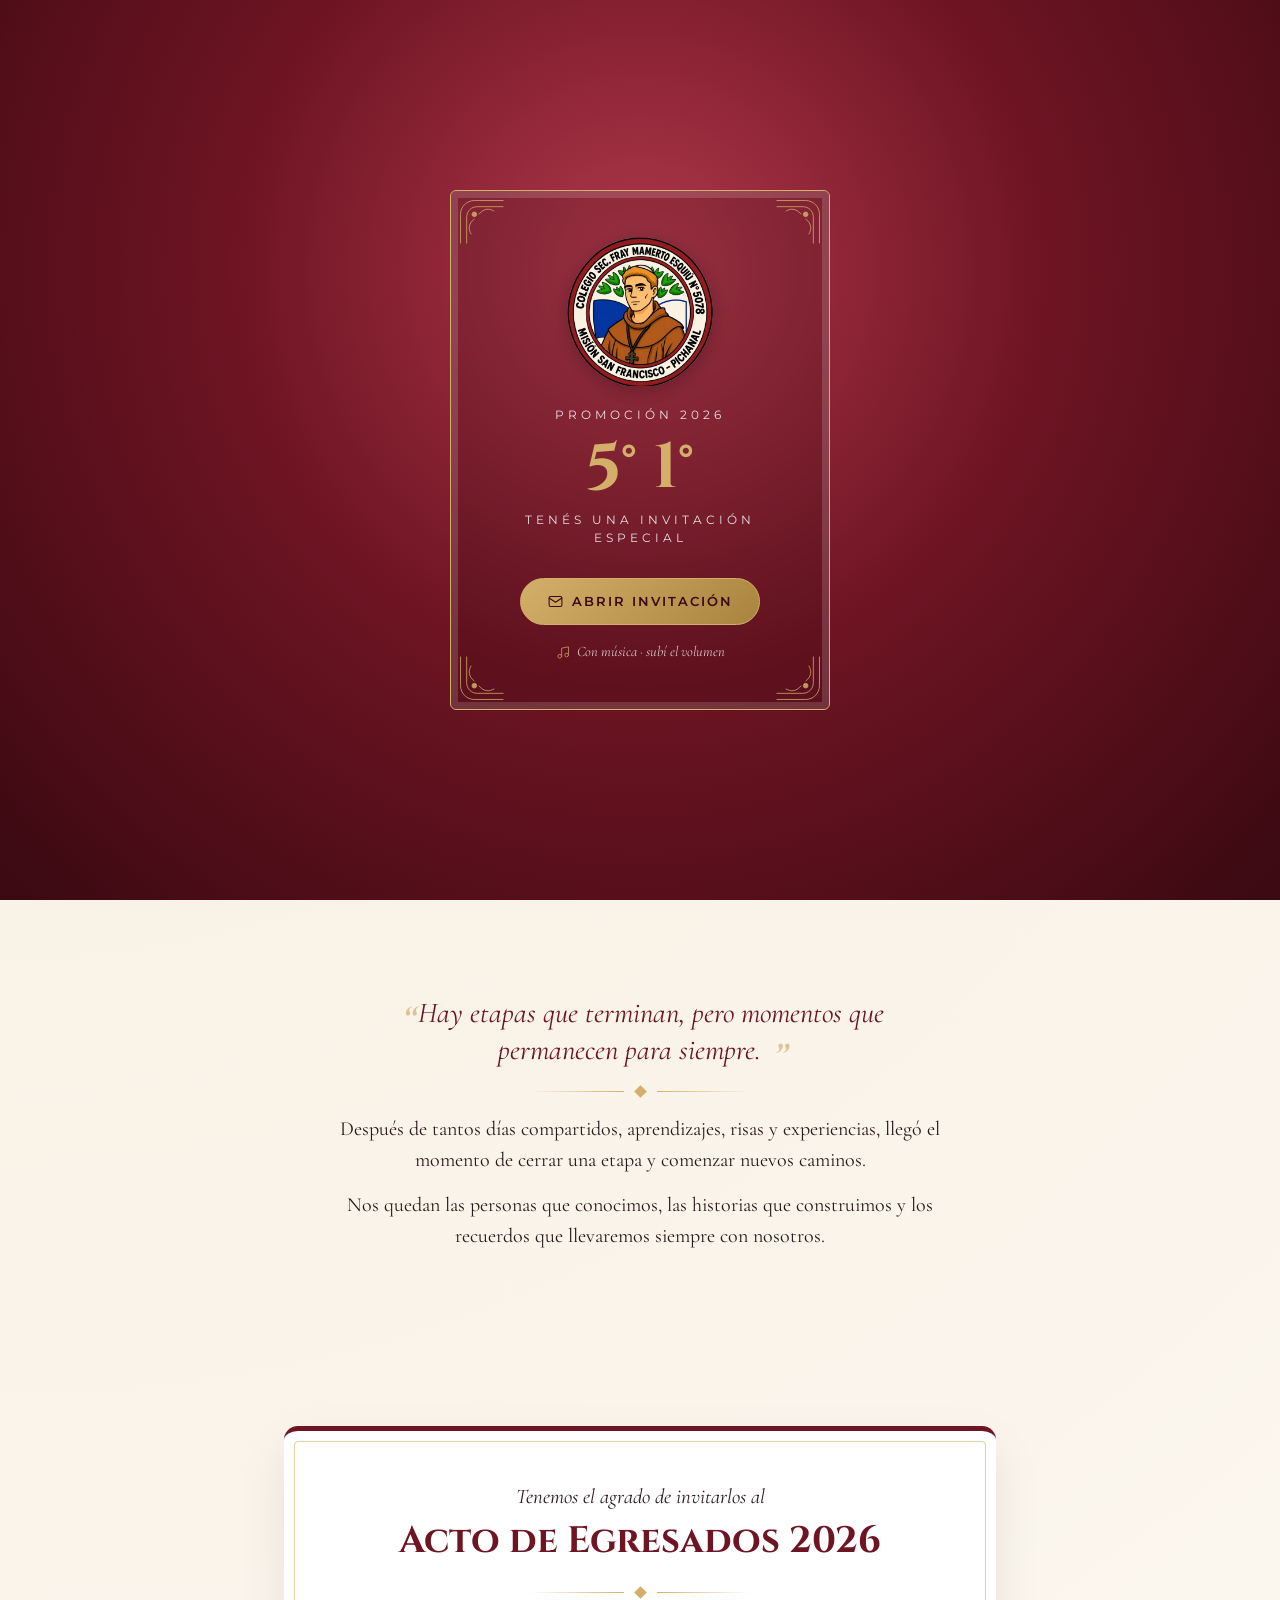
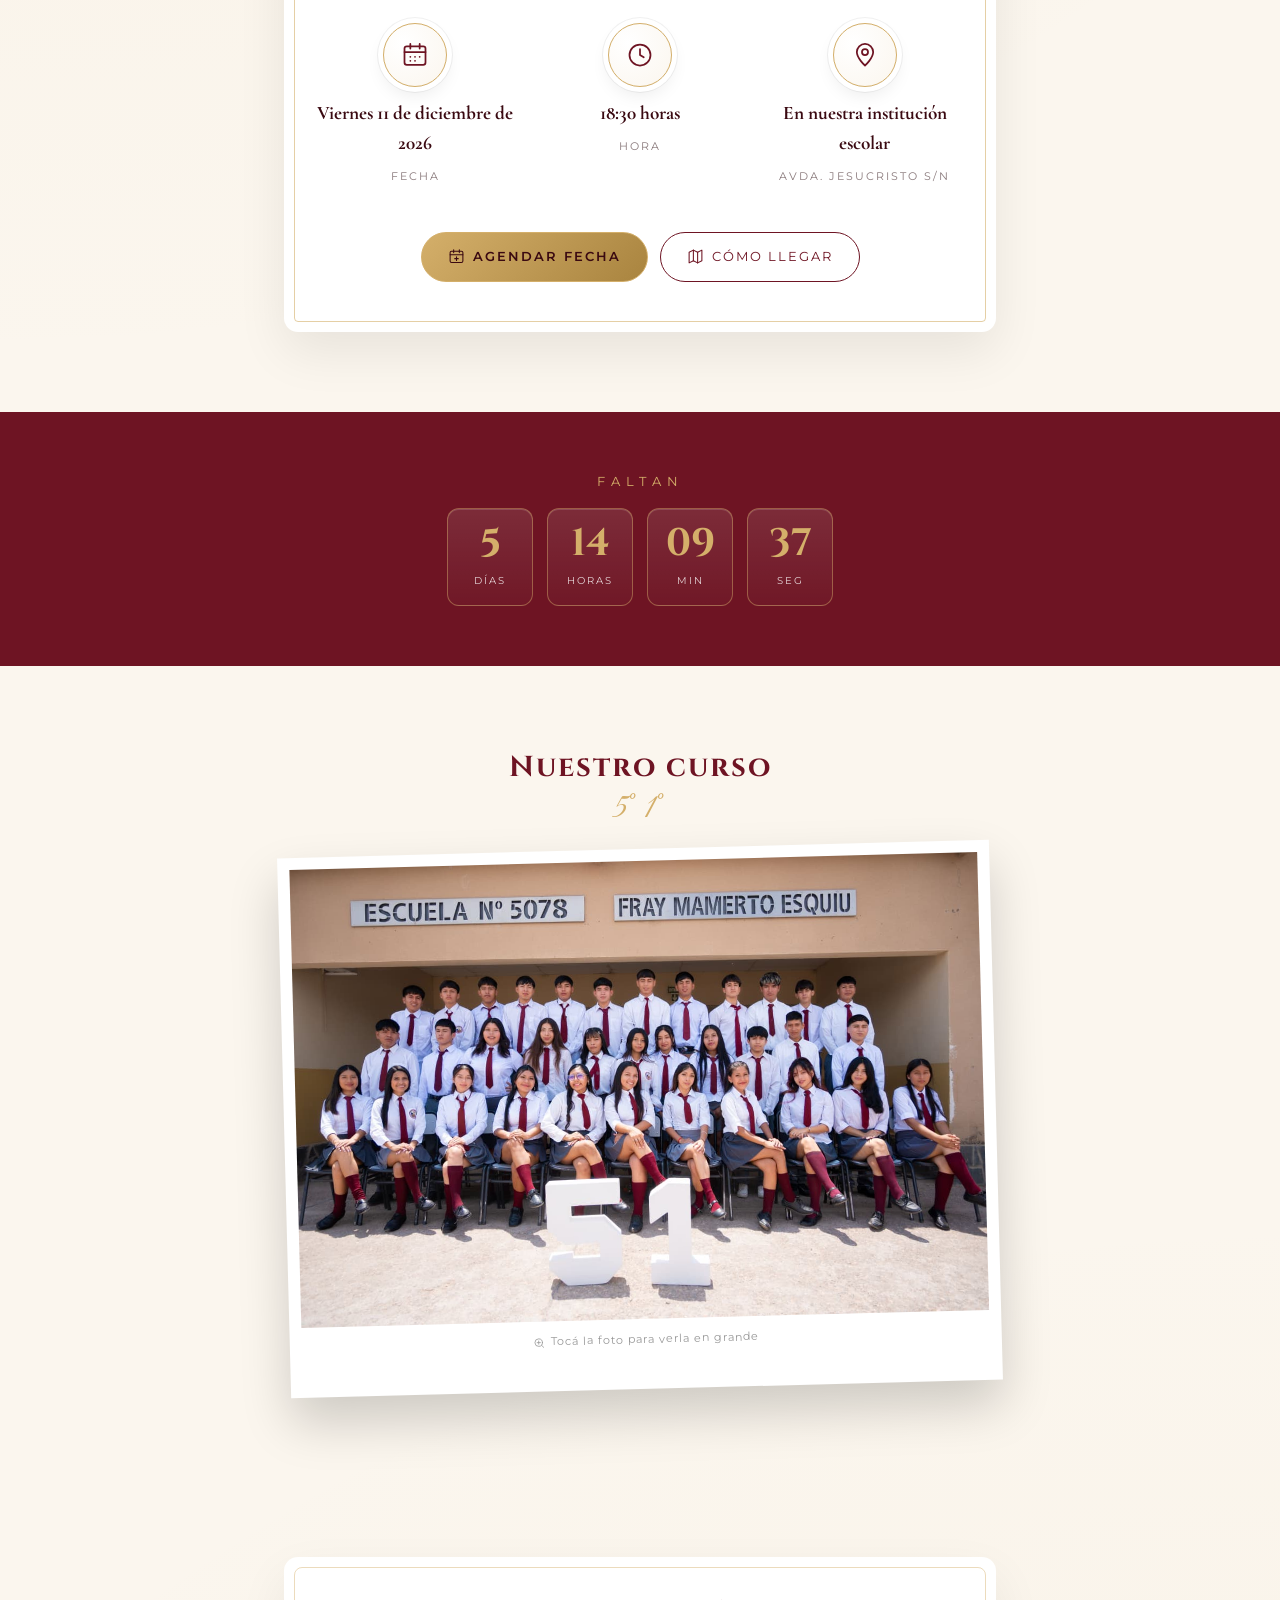
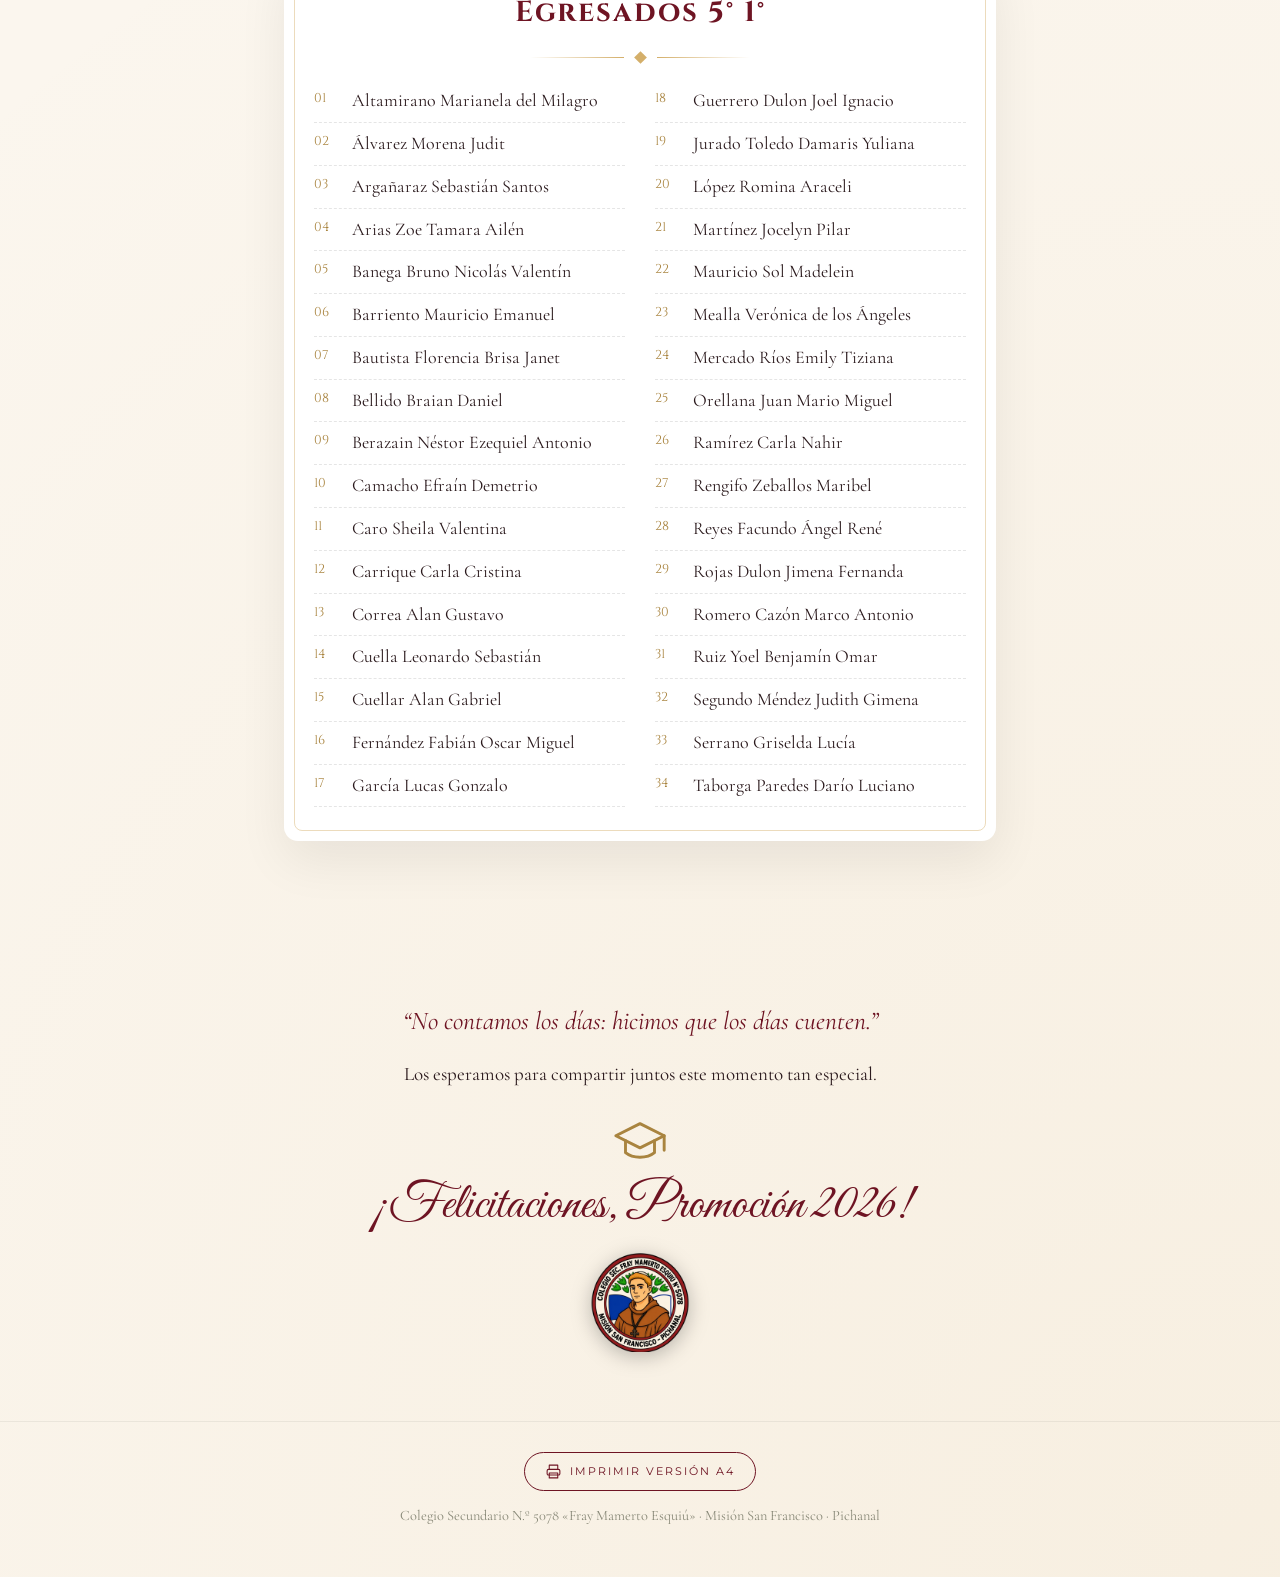
==== 5-1.html @ 35b4c030 "Invitaciones Egresados 2026 - Fray Mamerto Esquiu (5°1, 5°2, 5°3)" ====
﻿<!DOCTYPE html>
<html lang="es">
<head>
<meta charset="UTF-8">
<meta name="viewport" content="width=device-width, initial-scale=1">
<title>Invitación Egresados 2026</title>
<meta name="description" content="Acto de Egresados 2026 - Colegio Secundario N.º 5078 Fray Mamerto Esquiú">
<link rel="stylesheet" href="styles.css">
<script>window.CURSO = "5-1";</script>
</head>
<body>
<div id="app"></div>
<script src="data.js"></script>
<script src="app.js"></script>
</body>
</html>
---- styles.css ----
@import url("https://fonts.googleapis.com/css2?family=Cinzel:wght@400;600;700&family=Great+Vibes&family=Cormorant+Garamond:ital,wght@0,400;0,500;0,600;1,400&family=Montserrat:wght@300;400;600&display=swap");

:root {
  --accent: #6e1423;        /* bordó (colores del uniforme) */
  --accent-dark: #3d0a13;
  --accent-light: #b0384c;
  --gold: #d4af6a;
  --gold-dark: #a9843f;
  --cream: #fbf6ee;
  --ink: #2b1a1d;
}
/* Cada curso tiene su propia paleta */
.curso-5-1 { --accent: #6e1423; --accent-dark: #3a0911; --accent-light: #b0384c; --gold: #d4af6a; --gold-dark: #a9843f; }
.curso-5-2 { --accent: #14325c; --accent-dark: #0a1a33; --accent-light: #3c6aa8; --gold: #cfd6e0; --gold-dark: #8b97a8; }
.curso-5-3 { --accent: #1c5442; --accent-dark: #0c2a20; --accent-light: #3e8d72; --gold: #e0be72; --gold-dark: #ad8c3f; }

* { box-sizing: border-box; margin: 0; padding: 0; }
html { scroll-behavior: smooth; }
body {
  font-family: "Cormorant Garamond", Georgia, serif;
  color: var(--ink);
  background: var(--cream);
  font-size: 19px;
  line-height: 1.55;
  overflow-x: hidden;
}
body:not(.opened) { overflow: hidden; }
.print-sheet { display: none; }

/* ---------- Comunes ---------- */
.logo-wrap { display: inline-flex; justify-content: center; align-items: center; width: 100px; height: 100px; }
.logo-wrap.big { width: 150px; height: 150px; }
.logo-wrap img.logo { max-width: 100%; max-height: 100%; object-fit: contain; filter: drop-shadow(0 4px 10px rgba(0,0,0,.25)); }
.crest { width: 100%; height: 100%; filter: drop-shadow(0 4px 10px rgba(0,0,0,.3)); }

.divider { display: flex; align-items: center; justify-content: center; gap: 12px; margin: 18px auto; width: 220px; max-width: 70%; }
.divider span { flex: 1; height: 1px; background: linear-gradient(90deg, transparent, var(--gold)); }
.divider span:last-child { background: linear-gradient(90deg, var(--gold), transparent); }
.divider i { width: 9px; height: 9px; background: var(--gold); transform: rotate(45deg); }

.script { font-family: "Great Vibes", cursive; font-size: 3.2rem; line-height: 1.1; color: var(--gold); }
.script.small { font-size: 2.2rem; }

.icon { width: 1.15em; height: 1.15em; flex-shrink: 0; vertical-align: -0.18em; }
.btn .icon { width: 17px; height: 17px; }
.btn {
  display: inline-flex; align-items: center; gap: 8px; cursor: pointer;
  font-family: "Montserrat", sans-serif; font-size: .8rem; letter-spacing: 2px; text-transform: uppercase;
  padding: 14px 26px; border-radius: 40px; text-decoration: none; border: 1px solid var(--gold);
  transition: transform .2s, box-shadow .2s, background .2s;
}
.btn:hover { transform: translateY(-2px); box-shadow: 0 8px 20px rgba(0,0,0,.2); }
.btn-gold { background: linear-gradient(135deg, var(--gold), var(--gold-dark)); color: var(--accent-dark); font-weight: 600; }
.btn-outline { background: transparent; color: var(--accent); border-color: var(--accent); }
.btn.small { padding: 10px 20px; font-size: .7rem; }

/* ---------- Intro (sobre) ---------- */
.intro {
  position: fixed; inset: 0; z-index: 50; display: grid; place-items: center; padding: 20px;
  background: radial-gradient(circle at 50% 30%, var(--accent-light), var(--accent) 45%, var(--accent-dark));
  transition: opacity .9s ease, visibility .9s;
}
.intro.hide { opacity: 0; visibility: hidden; }
.intro-card {
  text-align: center; color: #fff; padding: 46px 34px; max-width: 380px; width: 100%;
  border: 1px solid var(--gold); border-radius: 6px; position: relative;
  box-shadow: inset 0 0 0 6px transparent, inset 0 0 0 7px rgba(255,255,255,.15);
  animation: float 4s ease-in-out infinite;
}
.intro-small { font-family: "Montserrat", sans-serif; text-transform: uppercase; letter-spacing: 4px; font-size: .72rem; opacity: .85; margin: 12px 0; }
.intro-course { font-family: "Cinzel", serif; font-size: 4rem; color: var(--gold); line-height: 1; margin: 6px 0 10px; }
.intro .icon { width: 1.15em; height: 1.15em; flex-shrink: 0; vertical-align: -0.18em; }
.btn .icon { width: 17px; height: 17px; }
.btn { margin-top: 18px; }
.intro-hint { font-size: .9rem; opacity: .75; margin-top: 16px; font-style: italic; display: flex; align-items: center; justify-content: center; gap: 6px; }
.intro-hint .icon { width: 15px; height: 15px; color: var(--gold); }
@keyframes float { 50% { transform: translateY(-8px); } }

/* ---------- Hero ---------- */
.hero {
  min-height: 100vh; display: flex; flex-direction: column; align-items: center; justify-content: center;
  text-align: center; padding: 60px 20px; color: #fff; position: relative; overflow: hidden;
  background:
    radial-gradient(ellipse at top, rgba(255,255,255,.12), transparent 60%),
    linear-gradient(160deg, var(--accent-light) 0%, var(--accent) 40%, var(--accent-dark) 100%);
}
.hero::before, .hero::after {
  content: ""; position: absolute; inset: 18px; border: 1px solid var(--gold); opacity: .55; pointer-events: none;
}
.hero::after { inset: 26px; opacity: .25; }
.school { font-family: "Cinzel", serif; letter-spacing: 3px; font-size: .95rem; margin-top: 18px; text-transform: uppercase; }
.school-name { font-family: "Cinzel", serif; font-size: 1.6rem; color: var(--gold); }
.promo { font-family: "Cinzel", serif; font-weight: 700; font-size: clamp(2rem, 7vw, 3.6rem); letter-spacing: 6px; line-height: 1.1; }
.course-badge {
  margin-top: 22px; font-family: "Cinzel", serif; font-size: 2rem; color: var(--accent-dark);
  background: linear-gradient(135deg, var(--gold), var(--gold-dark)); padding: 8px 34px; border-radius: 50px;
  box-shadow: 0 10px 30px rgba(0,0,0,.35);
}
.scroll-down { position: absolute; bottom: 44px; left: 50%; transform: translateX(-50%); display: flex; flex-direction: column; align-items: center; gap: 6px; color: var(--gold); text-decoration: none; opacity: .9; z-index: 2; }
.scroll-down .mouse { width: 24px; height: 38px; border: 1.5px solid var(--gold); border-radius: 14px; position: relative; }
.scroll-down .mouse i { position: absolute; left: 50%; top: 7px; width: 3px; height: 7px; margin-left: -1.5px; border-radius: 2px; background: var(--gold); animation: wheel 1.8s infinite; }
.scroll-down .icon { width: 20px; height: 20px; animation: chev 1.8s infinite; }
@keyframes wheel { 0% { opacity: 1; transform: translateY(0); } 80%,100% { opacity: 0; transform: translateY(12px); } }
@keyframes chev { 0%,100% { opacity: .3; transform: translateY(-3px); } 50% { opacity: 1; transform: translateY(3px); } }
.sparkles { position: absolute; inset: 0; pointer-events: none; }
.sparkles i { position: absolute; width: 6px; height: 6px; background: var(--gold); border-radius: 50%; box-shadow: 0 0 10px var(--gold); opacity: 0; animation: twinkle 4s infinite; }
@keyframes twinkle { 0%,100% { opacity: 0; } 50% { opacity: .9; } }

/* ---------- Secciones ---------- */
.section { max-width: 760px; margin: 0 auto; padding: 80px 24px; text-align: center; }
.section-title { font-family: "Cinzel", serif; color: var(--accent); font-size: 1.8rem; letter-spacing: 2px; }
.reveal { opacity: 0; transform: translateY(40px); transition: opacity 1s ease, transform 1s ease; }
.reveal.in { opacity: 1; transform: none; }

.text p { margin: 14px auto; max-width: 600px; font-size: 1.25rem; }
.text .lead { font-size: 1.8rem; font-style: italic; color: var(--accent); line-height: 1.3; }

.invite-card {
  background: #fff; border-radius: 8px; padding: 50px 28px; position: relative;
  box-shadow: 0 20px 50px rgba(0,0,0,.08); border-top: 5px solid var(--accent);
}
.invite-card::before { content: ""; position: absolute; inset: 10px; border: 1px solid var(--gold); border-radius: 4px; pointer-events: none; opacity: .6; }
.invite-text { font-size: 1.3rem; font-style: italic; }
.invite-title { font-family: "Cinzel", serif; color: var(--accent); font-size: clamp(1.6rem, 5vw, 2.3rem); }
.details { display: grid; gap: 18px; grid-template-columns: repeat(auto-fit, minmax(180px, 1fr)); margin: 26px 0; }
.detail { display: flex; flex-direction: column; align-items: center; gap: 6px; }
.detail .ic { width: 64px; height: 64px; border-radius: 50%; display: grid; place-items: center; color: var(--accent); background: radial-gradient(circle at 30% 30%, #fff, var(--cream)); border: 1px solid var(--gold); box-shadow: 0 0 0 5px #fff, 0 0 0 6px rgba(0,0,0,.06), 0 8px 18px rgba(0,0,0,.08); margin-bottom: 6px; }
.detail .ic .icon { width: 28px; height: 28px; }
.detail b { display: block; font-size: 1.2rem; color: var(--accent-dark); }
.detail small { font-family: "Montserrat", sans-serif; font-size: .7rem; letter-spacing: 2px; text-transform: uppercase; color: #8a7a7c; }
.actions { display: flex; gap: 12px; justify-content: center; flex-wrap: wrap; position: relative; }

.countdown { background: var(--accent); color: #fff; max-width: none; padding: 60px 20px; }
.countdown .label { font-family: "Montserrat", sans-serif; letter-spacing: 6px; text-transform: uppercase; font-size: .8rem; color: var(--gold); }
.cd { display: flex; justify-content: center; gap: 14px; margin-top: 16px; flex-wrap: wrap; }
.cd div { min-width: 80px; padding: 14px 8px; border: 1px solid rgba(255,255,255,.25); border-radius: 8px; background: rgba(255,255,255,.06); }
.cd b { display: block; font-family: "Cinzel", serif; font-size: 2.4rem; line-height: 1; color: var(--gold); }
.cd span { font-family: "Montserrat", sans-serif; font-size: .65rem; letter-spacing: 2px; text-transform: uppercase; }
.today { font-family: "Cinzel", serif; font-size: 1.8rem; color: var(--gold); }

.photo-frame { margin: 20px auto 0; padding: 12px 12px 40px; background: #fff; box-shadow: 0 25px 50px rgba(0,0,0,.18); transform: rotate(-1.5deg); cursor: zoom-in; transition: transform .4s; }
.photo-frame:hover { transform: rotate(0) scale(1.02); }
.photo-frame img { width: 100%; display: block; }
.photo-frame figcaption { font-family: "Montserrat", sans-serif; font-size: .7rem; letter-spacing: 1px; color: #999; margin-top: 12px; display: flex; align-items: center; justify-content: center; gap: 6px; }

.names-list { list-style: none; columns: 2; column-gap: 30px; text-align: left; counter-reset: n; margin-top: 10px; }
.names-list li { counter-increment: n; break-inside: avoid; padding: 7px 0 7px 38px; position: relative; border-bottom: 1px dashed rgba(0,0,0,.1); font-size: 1.12rem; }
.names-list li::before { content: counter(n, decimal-leading-zero); position: absolute; left: 0; top: 9px; font-family: "Cinzel", serif; font-size: .8rem; color: var(--gold-dark); }

.closing { padding-bottom: 60px; }
.closing .quote { font-size: 1.6rem; font-style: italic; color: var(--accent); margin-bottom: 18px; }
.closing .script { color: var(--accent); margin: 6px 0 18px; }
.cap-ic { margin: 26px auto 0; width: 58px; height: 58px; color: var(--gold-dark); }
.cap-ic .icon { width: 100%; height: 100%; stroke-width: 1.2; }
.foot { text-align: center; padding: 30px 20px 50px; font-size: .9rem; color: #887; border-top: 1px solid rgba(0,0,0,.06); }
.foot p { margin-top: 14px; }

/* ---------- Botón de música ---------- */
.music {
  position: fixed; right: 18px; bottom: 18px; z-index: 40; width: 56px; height: 56px; border-radius: 50%;
  border: 2px solid var(--gold); background: var(--accent); color: var(--gold); font-size: 1.4rem; cursor: pointer;
  box-shadow: 0 8px 22px rgba(0,0,0,.3); display: none; place-items: center;
}
body.opened .music { display: grid; }
.music .bars { display: none; }
.music .ico-off { display: grid; place-items: center; }
.music .icon { width: 22px; height: 22px; }
.music.playing::after { content: ""; position: absolute; inset: -2px; border-radius: 50%; border: 2px solid var(--gold); animation: ring 2s infinite; }
@keyframes ring { from { transform: scale(1); opacity: .7; } to { transform: scale(1.6); opacity: 0; } }
.music.playing .ico-off { display: none; }
.music.playing .bars { display: flex; gap: 3px; align-items: flex-end; height: 20px; }
.music .bars i { width: 4px; background: var(--gold); animation: eq 1s infinite ease-in-out; }
.music .bars i:nth-child(2) { animation-delay: .2s; }
.music .bars i:nth-child(3) { animation-delay: .4s; }
@keyframes eq { 0%,100% { height: 5px; } 50% { height: 20px; } }

.lightbox { position: fixed; inset: 0; z-index: 60; background: rgba(0,0,0,.92); display: none; place-items: center; padding: 20px; cursor: zoom-out; }
.lightbox.show { display: grid; }
.lightbox img { max-width: 100%; max-height: 92vh; }
.lb-close { position: absolute; top: 16px; right: 18px; width: 44px; height: 44px; border-radius: 50%; display: grid; place-items: center; color: #fff; border: 1px solid rgba(255,255,255,.4); }
.lb-close .icon { width: 22px; height: 22px; }

.confetti { position: fixed; top: -12px; width: 8px; height: 14px; z-index: 55; pointer-events: none; animation: fall linear forwards; }
@keyframes fall { to { top: 105vh; transform: rotate(720deg) translateX(40px); } }

@media (max-width: 560px) {
  body { font-size: 17px; }
  .names-list { columns: 1; }
  .section { padding: 60px 18px; }
  .cd div { min-width: 66px; }
  .cd b { font-size: 1.9rem; }
}

/* ---------- Refinamientos de estilo ---------- */
body { background:
  radial-gradient(circle at 0 0, rgba(212,175,106,.10), transparent 40%),
  radial-gradient(circle at 100% 100%, rgba(212,175,106,.10), transparent 40%), var(--cream); }
.corner { position: absolute; width: 64px; height: 64px; color: var(--gold); opacity: .85; pointer-events: none; z-index: 1; }
.corner svg { width: 100%; height: 100%; }
.hero .corner.tl { top: 30px; left: 30px; }
.hero .corner.tr { top: 30px; right: 30px; transform: scaleX(-1); }
.hero .corner.bl { bottom: 30px; left: 30px; transform: scaleY(-1); }
.hero .corner.br { bottom: 30px; right: 30px; transform: scale(-1); }
.intro-card .corner { width: 46px; height: 46px; }
.intro-card .corner.tl { top: 8px; left: 8px; }
.intro-card .corner.tr { top: 8px; right: 8px; transform: scaleX(-1); }
.intro-card .corner.bl { bottom: 8px; left: 8px; transform: scaleY(-1); }
.intro-card .corner.br { bottom: 8px; right: 8px; transform: scale(-1); }
.intro-card { background: rgba(0,0,0,.12); backdrop-filter: blur(2px); }
.hero > *:not(.sparkles):not(.corner):not(.scroll-down) { position: relative; z-index: 2; }
body.static .reveal { opacity: 1; transform: none; }
body.static .hero { min-height: 900px; }
.hero .logo-wrap { animation: glow 4s ease-in-out infinite; border-radius: 50%; }
@keyframes glow { 50% { filter: drop-shadow(0 0 18px rgba(212,175,106,.55)); } }
.course-badge { border: 1px solid rgba(255,255,255,.5); letter-spacing: 2px; }

.text { position: relative; }
.text .lead::before, .text .lead::after { font-family: "Cinzel", serif; color: var(--gold); font-size: 3rem; line-height: 0; vertical-align: -0.45em; opacity: .7; }
.text .lead::before { content: "“"; margin-right: 6px; }
.text .lead::after { content: "”"; margin-left: 6px; }

.btn-outline:hover { background: var(--accent); color: #fff; }
.invite-card { border-radius: 14px; }

.cd div { min-width: 86px; padding: 16px 8px 12px; border: 1px solid rgba(212,175,106,.45); border-radius: 12px;
  background: linear-gradient(180deg, rgba(255,255,255,.10), rgba(255,255,255,.02)); box-shadow: inset 0 1px 0 rgba(255,255,255,.15); }
.cd span { opacity: .8; }

.names-card { background: #fff; border-radius: 14px; padding: 34px 30px; margin-top: 8px; box-shadow: 0 20px 50px rgba(0,0,0,.07); position: relative; }
.names-card::before { content: ""; position: absolute; inset: 10px; border: 1px solid var(--gold); border-radius: 8px; opacity: .45; pointer-events: none; }
.names-list li { transition: color .2s, padding-left .2s; }
.names-list li:hover { color: var(--accent); padding-left: 44px; }

.foot .btn { margin: 0 auto; }

/* =================================================================
   IMPRESIÓN: hoja A4 apaisada. Se dobla al medio (dos mitades A5).
   ================================================================= */
@page { size: A4 landscape; margin: 0; }
@media print {
  html, body { background: #fff; width: 297mm; height: 210mm; }
  body { overflow: visible !important; font-size: 10pt; -webkit-print-color-adjust: exact; print-color-adjust: exact; }
  .web { display: none !important; }
  .print-sheet { display: flex !important; }
}
/* Vista previa en pantalla:  5-1.html?imprimir */
body.preview-print { background: #777; overflow: auto !important; }
body.preview-print .web { display: none; }
body.preview-print .print-sheet { display: flex; margin: 20px auto; box-shadow: 0 10px 40px rgba(0,0,0,.4); }
@media print { body.preview-print .print-sheet { margin: 0; box-shadow: none; } }
.print-sheet { width: 297mm; height: 210mm; overflow: hidden; background: #fff; position: relative; }
.half { width: 148.5mm; height: 210mm; padding: 8mm; }
.fold { position: absolute; left: 148.5mm; top: 0; bottom: 0; border-left: .2mm dashed #bbb; }
.p-border {
  height: 100%; border: .5mm solid var(--accent); outline: .25mm solid var(--gold); outline-offset: -2.2mm;
  padding: 7mm 9mm; text-align: center; display: flex; flex-direction: column; align-items: center; justify-content: space-between;
}
.p-invite .p-border { background: linear-gradient(180deg, #fff 0%, var(--cream) 100%); }
.p-invite p { font-size: 10pt; line-height: 1.32; margin: 0; }
.p-border .logo-wrap.p-logo { width: 25mm; height: 25mm; }
.p-school { font-family: "Cinzel", serif; font-size: 8.5pt !important; letter-spacing: 1.5px; text-transform: uppercase; }
.p-school-name { font-family: "Cinzel", serif; font-size: 12pt !important; color: var(--accent); }
.p-script { font-family: "Great Vibes", cursive; font-size: 30pt !important; line-height: 1 !important; color: var(--accent); }
.p-script.small { font-size: 19pt !important; }
.p-promo { font-family: "Cinzel", serif; font-weight: 700; font-size: 13pt !important; letter-spacing: 2.5px; color: var(--accent-dark); }
.p-promo.top { font-size: 16pt !important; color: var(--accent); }
.print-sheet .divider { margin: 0 auto; width: 40mm; }
.print-sheet .divider i { background: var(--gold-dark); }
.print-sheet .divider span { background: var(--gold-dark); }
.p-lead { font-style: italic; font-size: 12pt !important; color: var(--accent); }
.p-invite-text { font-style: italic; }
.p-title { font-family: "Cinzel", serif; font-weight: 700; font-size: 15pt !important; color: var(--accent); }
.p-details { display: flex; align-items: stretch; justify-content: center; gap: 4mm; width: 100%; padding: 2.5mm 0; border-top: .3mm solid var(--gold-dark); border-bottom: .3mm solid var(--gold-dark); }
.p-details div { flex: 1; font-size: 9.5pt; line-height: 1.25; }
.p-details b { display: block; font-family: "Cinzel", serif; color: var(--accent); font-size: 9pt; letter-spacing: 1px; text-transform: uppercase; margin-bottom: 1mm; }
.p-details span { display: block; }
.p-details .sep { flex: 0 0 .3mm; background: var(--gold-dark); }

.p-list .p-border { justify-content: flex-start; gap: 2.5mm; }
.p-sub { font-size: 9.5pt; font-style: italic; color: #555; margin-top: -1.5mm; }
.p-photo { flex-shrink: 0; width: 100%; height: 66mm; overflow: hidden; border: .8mm solid #fff; box-shadow: 0 0 0 .3mm var(--gold-dark); }
.p-photo img { width: 100%; height: 100%; object-fit: cover; display: block; }
.p-names {
  list-style: none; counter-reset: n; columns: 2; column-gap: 5mm; text-align: left; width: 100%;
  font-size: 8.3pt; line-height: 1.38; column-fill: balance;
}
.p-names li { counter-increment: n; break-inside: avoid; padding-left: 5.5mm; position: relative; white-space: nowrap; overflow: hidden; text-overflow: ellipsis; border-bottom: .15mm dotted #ccc; padding-top: .35mm; padding-bottom: .35mm; }
.p-names li::before { content: counter(n) "."; position: absolute; left: 0; color: var(--gold-dark); font-family: "Cinzel", serif; font-size: 7pt; top: .6mm; }
.p-quote { font-style: italic; font-size: 9.5pt; color: var(--accent); }
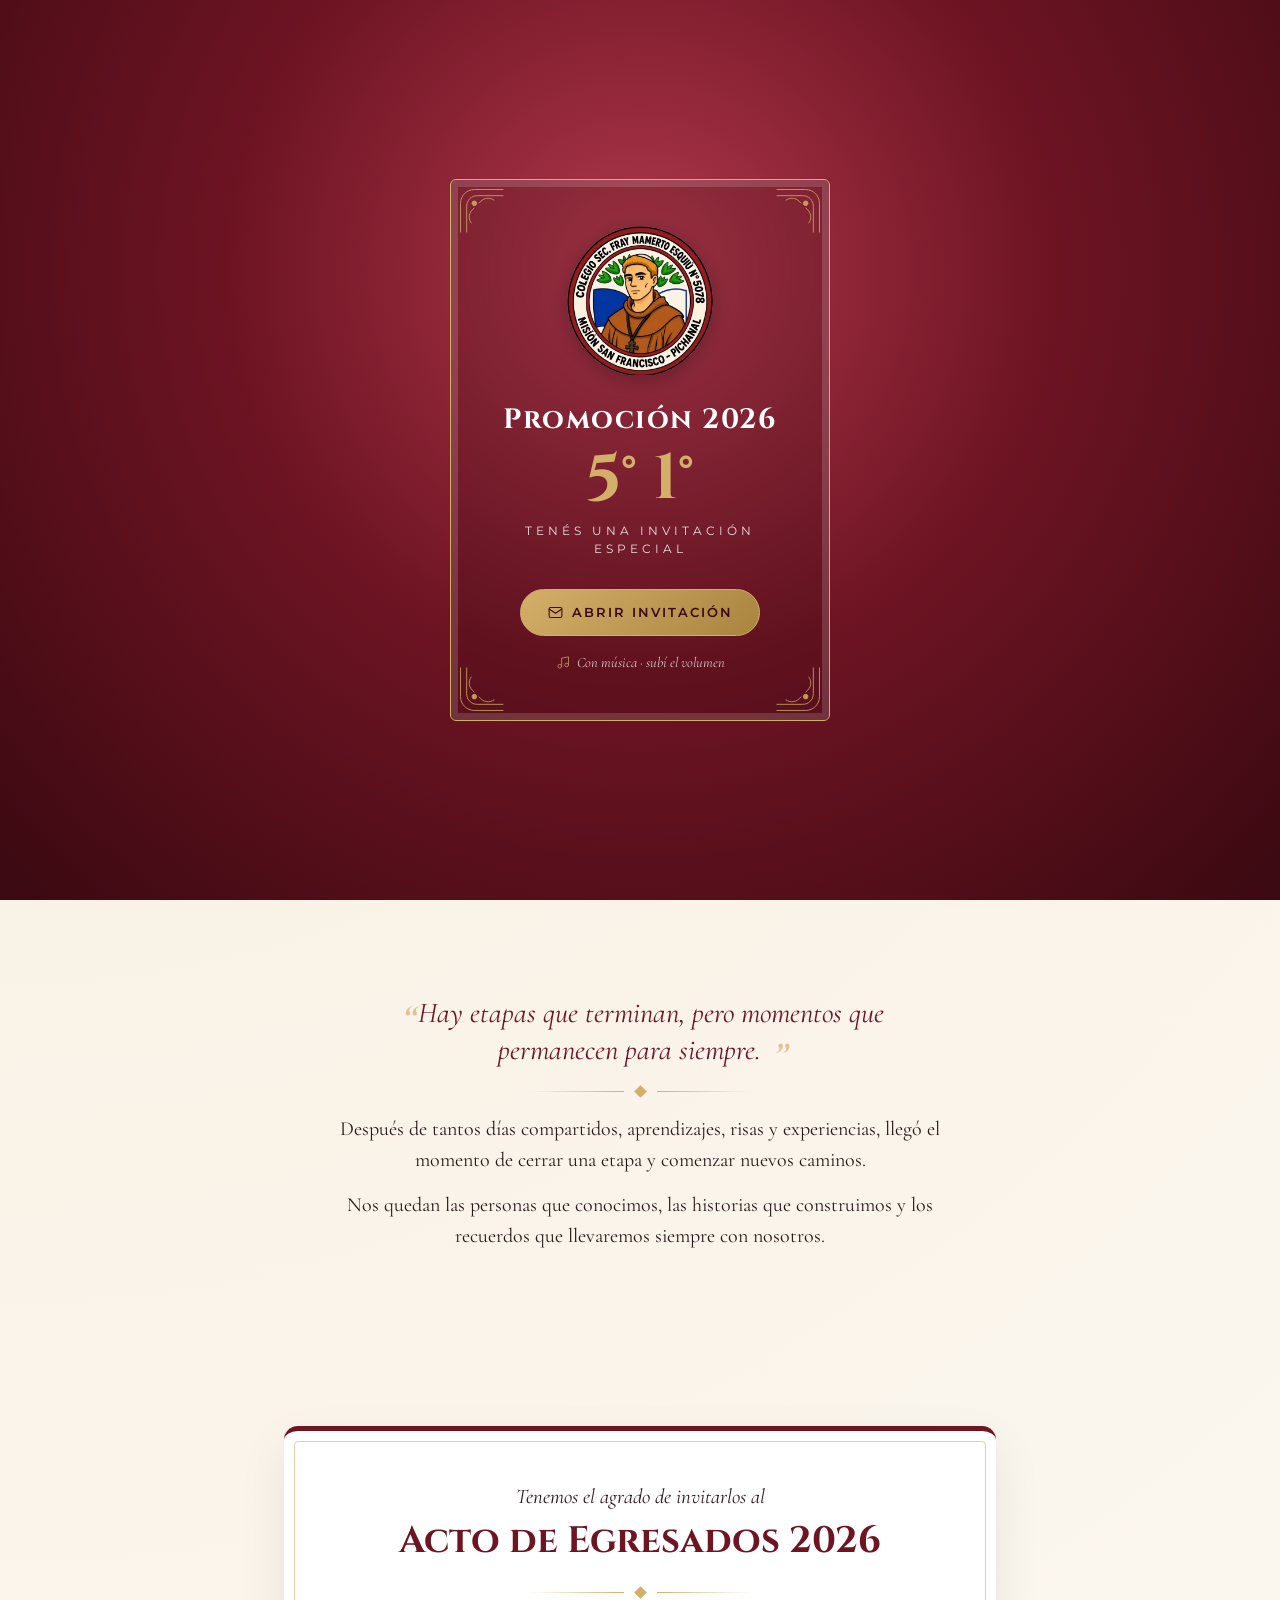
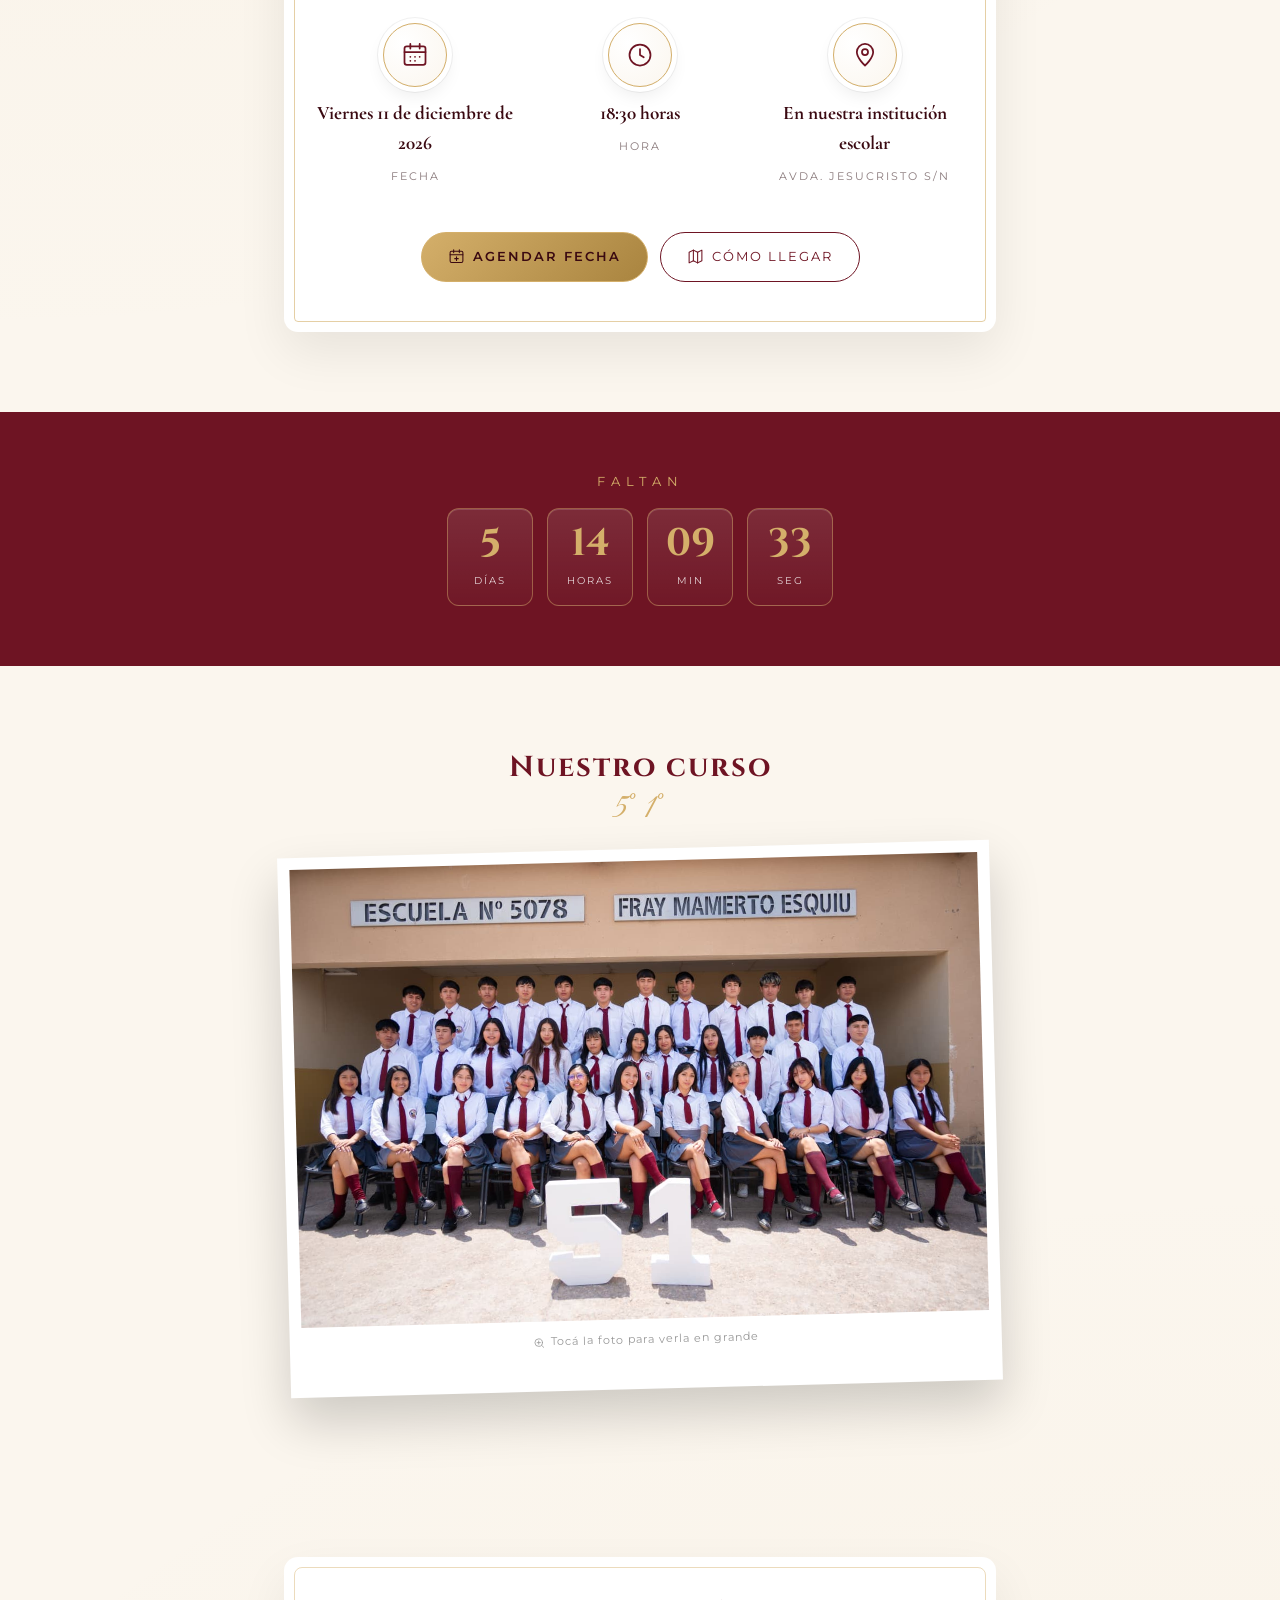
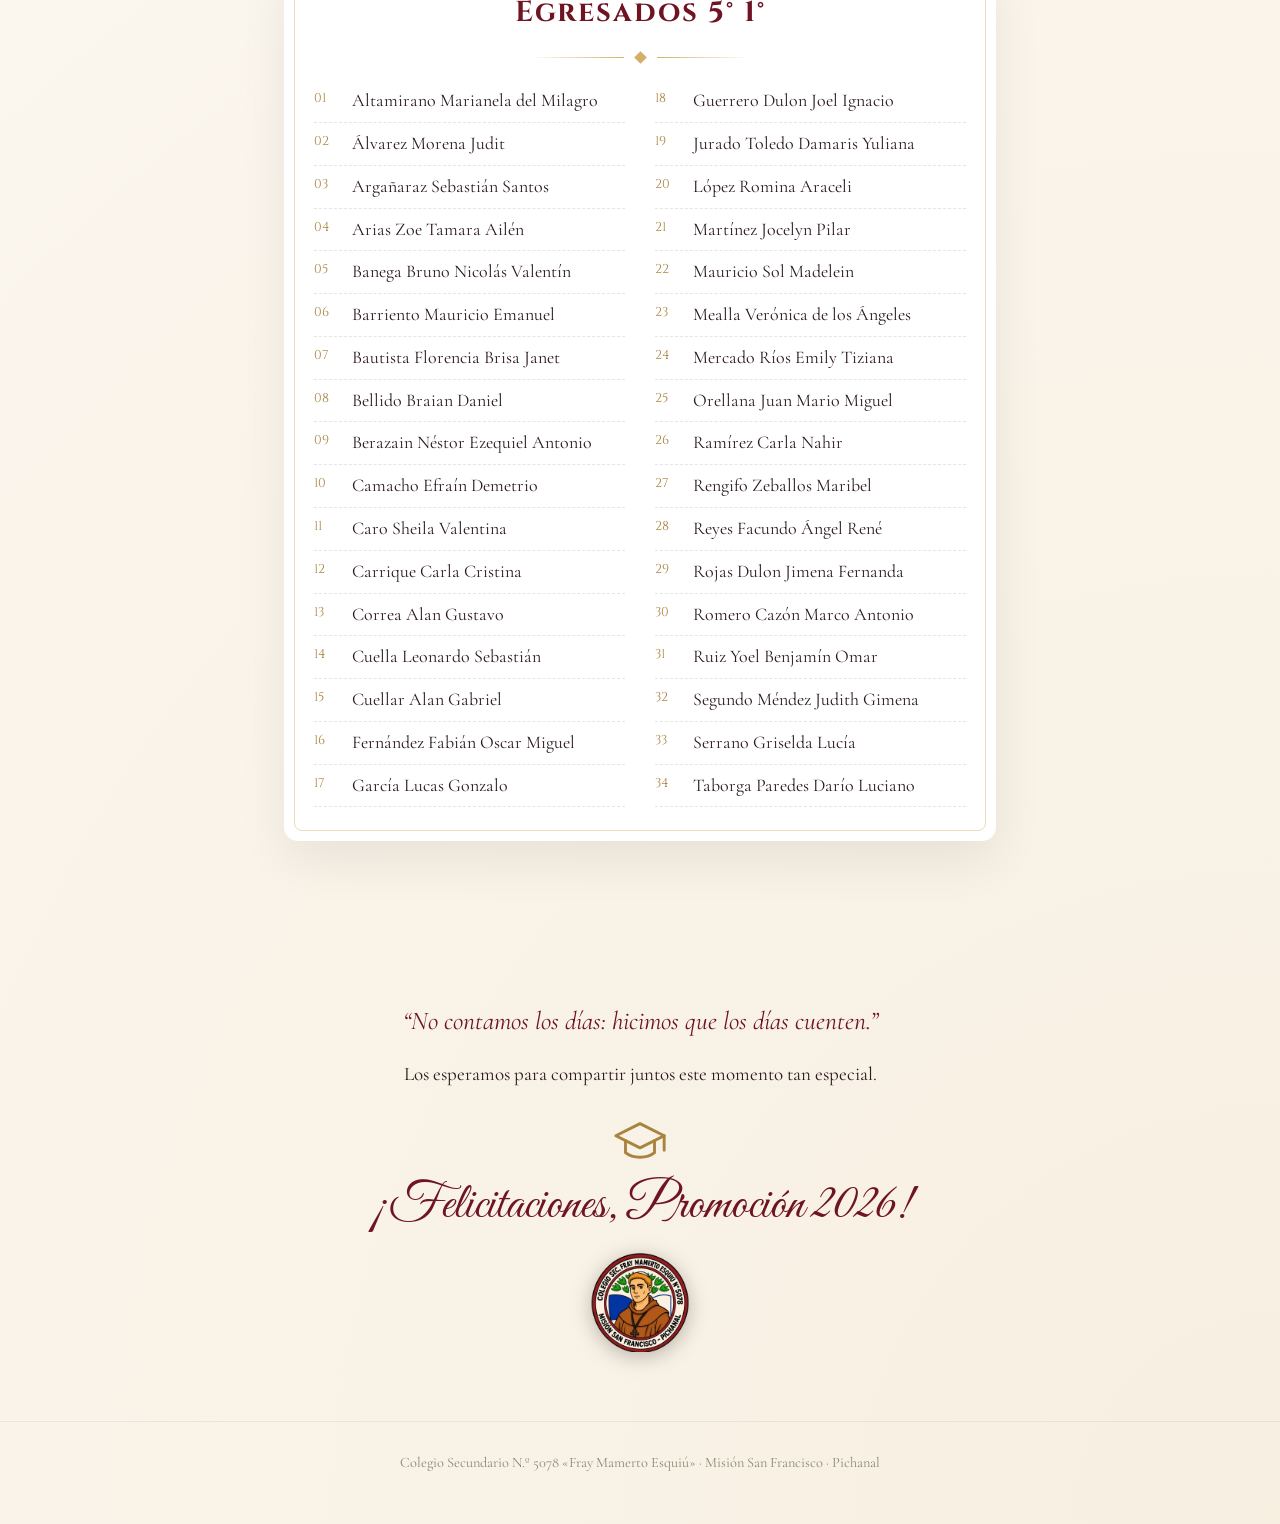
==== commit edd9e19c: "Quitar el botón de imprimir y usar el logo de Fray como ícono de la pestaña. Co-authored-by: Cursor " ====
--- a/5-1.html
+++ b/5-1.html
@@ -5,6 +5,7 @@
 <meta name="viewport" content="width=device-width, initial-scale=1">
 <title>Invitación Egresados 2026</title>
 <meta name="description" content="Acto de Egresados 2026 - Colegio Secundario N.º 5078 Fray Mamerto Esquiú">
+<link rel="icon" href="assets/logo.png" type="image/png">
 <link rel="stylesheet" href="styles.css">
 <script>window.CURSO = "5-1";</script>
 </head>
--- a/styles.css
+++ b/styles.css
@@ -90,7 +90,10 @@
 .hero::after { inset: 26px; opacity: .25; }
 .school { font-family: "Cinzel", serif; letter-spacing: 3px; font-size: .95rem; margin-top: 18px; text-transform: uppercase; }
 .school-name { font-family: "Cinzel", serif; font-size: 1.6rem; color: var(--gold); }
-.promo { font-family: "Cinzel", serif; font-weight: 700; font-size: clamp(2rem, 7vw, 3.6rem); letter-spacing: 6px; line-height: 1.1; }
+.promo { font-family: "Cinzel", serif; font-weight: 700; font-size: clamp(2.6rem, 10vw, 4.6rem); letter-spacing: .1em; line-height: 1.05; text-shadow: 0 4px 20px rgba(0,0,0,.3); }
+body[class*="curso"] .promo { font-size: clamp(3rem, 11.5vw, 5.3rem); }
+.yt-hidden { position: fixed; left: -300px; bottom: 0; width: 200px; height: 200px; opacity: 0; pointer-events: none; overflow: hidden; }
+.intro-promo { font-family: "Cinzel", serif; font-weight: 700; font-size: 1.75rem; letter-spacing: 1.5px; color: #fff; margin: 14px 0 4px; }
 .course-badge {
   margin-top: 22px; font-family: "Cinzel", serif; font-size: 2rem; color: var(--accent-dark);
   background: linear-gradient(135deg, var(--gold), var(--gold-dark)); padding: 8px 34px; border-radius: 50px;
@@ -153,7 +156,7 @@
 .cap-ic { margin: 26px auto 0; width: 58px; height: 58px; color: var(--gold-dark); }
 .cap-ic .icon { width: 100%; height: 100%; stroke-width: 1.2; }
 .foot { text-align: center; padding: 30px 20px 50px; font-size: .9rem; color: #887; border-top: 1px solid rgba(0,0,0,.06); }
-.foot p { margin-top: 14px; }
+.foot p { margin: 0; }
 
 /* ---------- Botón de música ---------- */
 .music {
@@ -262,7 +265,7 @@
 .p-school-name { font-family: "Cinzel", serif; font-size: 12pt !important; color: var(--accent); }
 .p-script { font-family: "Great Vibes", cursive; font-size: 30pt !important; line-height: 1 !important; color: var(--accent); }
 .p-script.small { font-size: 19pt !important; }
-.p-promo { font-family: "Cinzel", serif; font-weight: 700; font-size: 13pt !important; letter-spacing: 2.5px; color: var(--accent-dark); }
+.p-promo { font-family: "Cinzel", serif; font-weight: 700; font-size: 15.5pt !important; letter-spacing: 2.5px; color: var(--accent-dark); }
 .p-promo.top { font-size: 16pt !important; color: var(--accent); }
 .print-sheet .divider { margin: 0 auto; width: 40mm; }
 .print-sheet .divider i { background: var(--gold-dark); }
